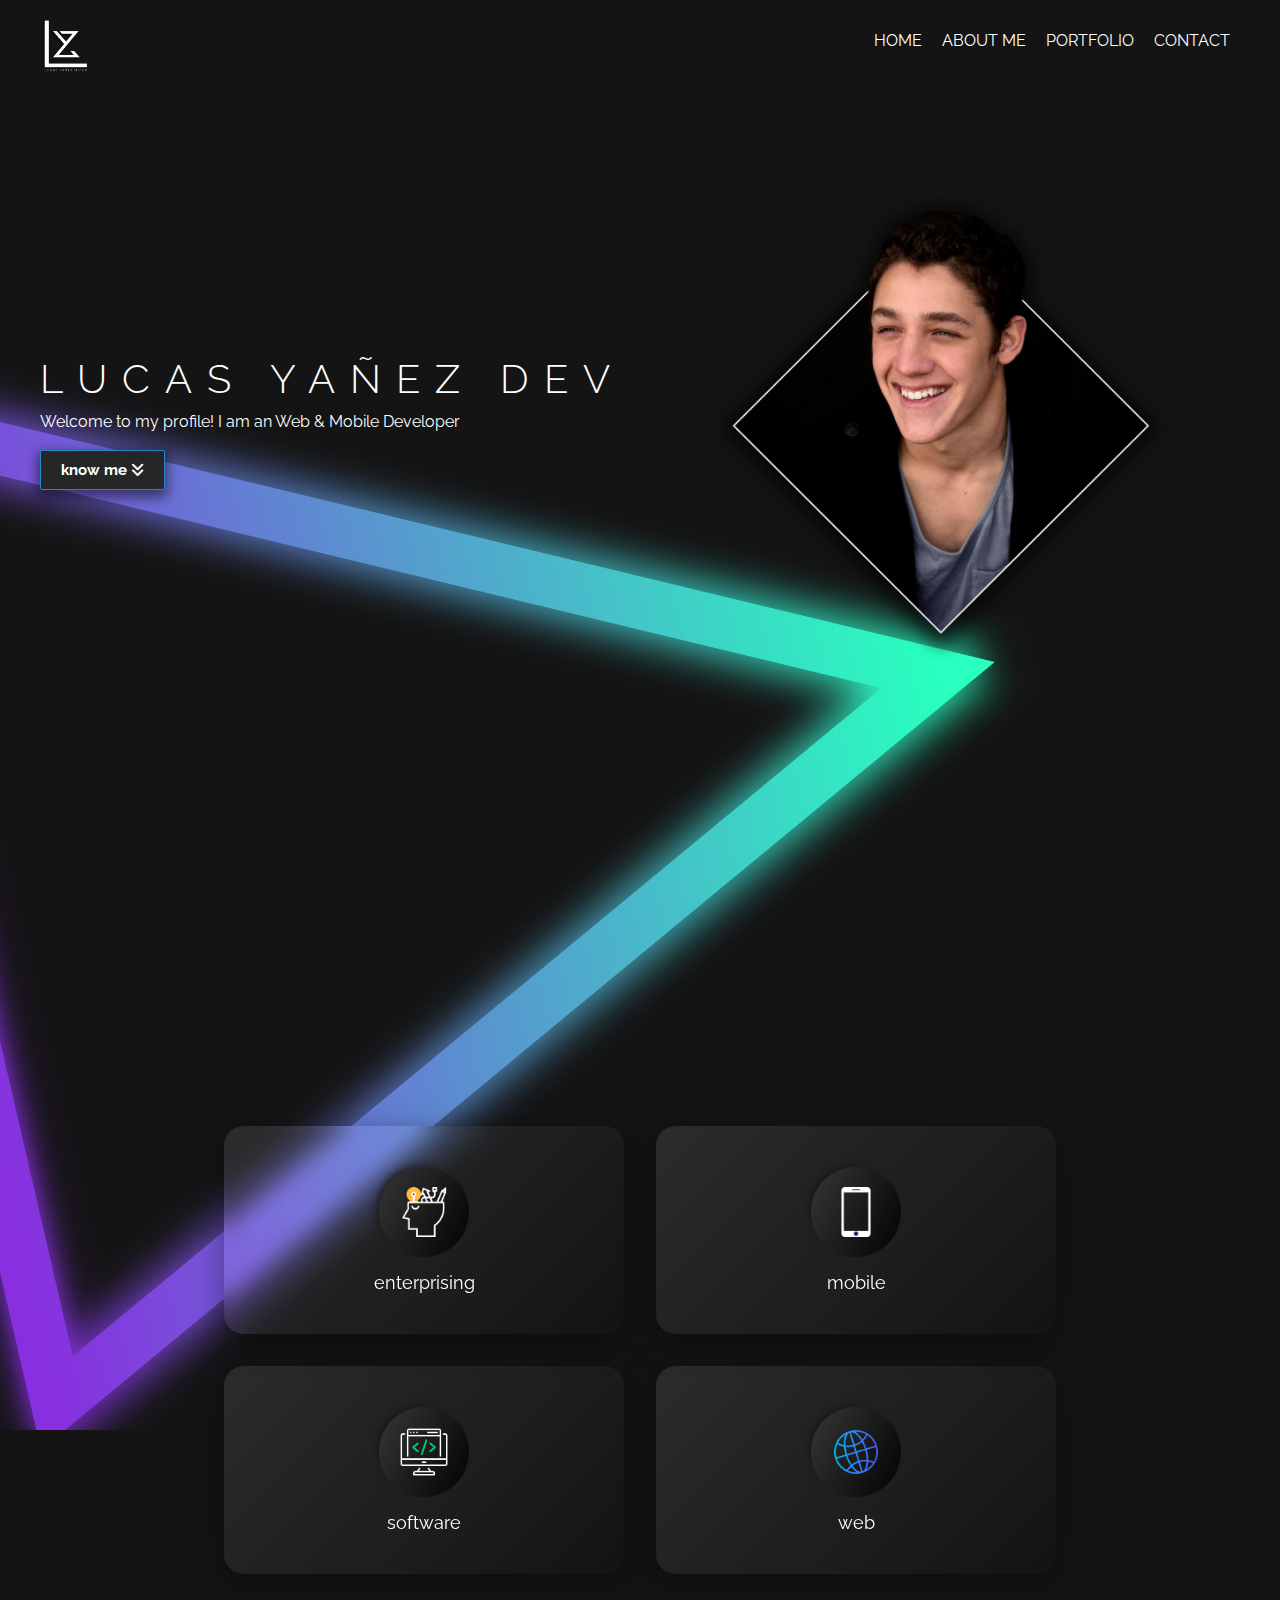
==== index.html @ d8f596e8 "first commit" ====
<!DOCTYPE html>
<html lang="en">
<head>
    <meta charset="UTF-8">
    <meta http-equiv="X-UA-Compatible" content="IE=edge">
    <meta name="viewport" content="width=device-width, initial-scale=1.0">
    <title>Portfolio</title>
    <!--ICONS FLATICON-->
    <link rel='stylesheet' href='https://cdn-uicons.flaticon.com/uicons-regular-rounded/css/uicons-regular-rounded.css'>

    <!-- FONT AWSEOME-->
    <link rel="stylesheet" href="https://cdnjs.cloudflare.com/ajax/libs/font-awesome/6.4.0/css/all.min.css">
    <!-- FONT RALEWAY -->
    <link rel="preconnect" href="https://fonts.googleapis.com">
    <link rel="preconnect" href="https://fonts.gstatic.com" crossorigin>
    <link href="https://fonts.googleapis.com/css2?family=Raleway:ital,wght@0,200;0,300;0,400;0,500;0,700;0,800;1,200;1,300&display=swap" rel="stylesheet">
    <!-- CUSTOM CSS -->
    <link rel="stylesheet" href="styles.css">
</head>
<body>
    <div class="container1">
        <div class="menu-btn">
            <i class="fas fa-bars"></i>
        </div>
        <nav class="nav-main">
            <img src="assets/img/LYZicon.png" alt="logoL" class="nav-brand">
            <ul class="nav-menu">
                <li>
                    <a href="#home">HOME</a>
                </li>
                <li>
                    <a href="#works">ABOUT ME</a>
                </li>
                <li>
                    <a href="#works">PORTFOLIO</a>
                </li>
                <li>
                    <a href="a">CONTACT</a>
                </li>
            </ul>
        </nav>
        <!--Profile-->
        <header class="showprofile" id="home">
            <div class="principal-text"> 
                <h1>LUCAS YAÑEZ DEV</h1>
                <p>Welcome to my profile! I am an Web & Mobile Developer</p>
                <br>
                <a href="#works" class="btnKnow btnKnowDesktop">know me <i class="fas fa-angle-double-down"></i></a> 
            </div>
            <div class="Pic-Container">
                <img src="assets/img/Diamondprofile2sh2.png" alt="profileImg" class="header-profile">
            </div>
            <a href="#works" class="btnKnow btnKnowMobile">know me <i class="fas fa-angle-double-down"></i></a>        
        </header>
    </div>
    <div class="container2">
        <section class="grilla" id="works">
            <div class="mirrorbtn">
                <section class="circle">
                    <img src="assets/img/idea.png" alt="ImgIdeas">
                </section>
                <span class="label">enterprising</span>
            </div>
            <div class="mirrorbtn" onclick="transitionToMobile_proyects()">
                <section class="circle">
                    <img src="assets/img/smartphone.png" alt="ImgIdeas">
                </section>
                <span class="label">mobile</span>
            </div>
            <div class="mirrorbtn">
                <section class="circle">
                    <img src="assets/img/coding.png" alt="ImgIdeas">
                </section>
                <span class="label">software</span>
            </div>
            <div class="mirrorbtn">
                <section class="circle">
                    <img src="assets/img/internet.png" alt="ImgIdeas">
                </section>
                <span class="label">web</span>
            </div>
        </section>
    </div>
    <a href="#home" class="back-to-top" title="Back to Top">
        <img src="assets/img/arrow-up.svg" alt="Back to Top" class="back-to-top__image"/>
    </a>
    <script src="main.js"></script>
</body>
</html>
---- styles.css ----
* {
    margin: 0;
    padding: 0;
    box-sizing: border-box;
  }
  html, body {
    overflow-x: hidden;
    scroll-behavior: smooth;
  }
  html {
    scroll-padding-top: 60px;
    scroll-padding-bottom: 60px;
    scroll-padding-left: 0;
    scroll-padding-right: 0;
    --scroll-duration: 100ms; 
  }
  
  a[href^="#"] {
    transition-duration: var(--scroll-duration);
  }

body{
    width: 100%;
    max-width: 100%;
    display: flex;
    flex-direction: column;
    align-items: center;
    background-color: #141414;
    background-image: url('assets/img/nnneon.svg');
    background-repeat: no-repeat;
    background-size:contain;
    background-position: -200px 150px;
    color: #ffffff;
    font-family: 'Raleway', sans-serif;
    }
a {
    color: #ffffff;
    text-decoration: none;
    font-size: 16px;

}
ul {
    list-style: none;

}
.container1 {
    height: 100vh;
    width: 100%;
    padding: 10px 40px;

}
/*NAV*/
.nav-main{
    font-size: 17px;
    display: flex;
    align-items: center;
    height: 60px;
    padding: 20px 0px;

}
.nav-brand{
    margin-top: 12px;
    width: 50px;

}
.nav-main ul {
    display: flex;
    justify-content: flex-end;

}
.nav-main ul li{
    padding: 10px;

}
.nav-main ul li a:hover{
    border-bottom: 2px solid #ffffff ;

}
.nav-main ul.nav-menu{
    flex: 1;

}
.menu-btn {
    cursor: pointer;
    position: absolute;
    font-size: 24px;
    top: 15px;
    right: 30px;
    z-index: 2;
    display: none;
}
/*SHOW PROFILE*/
 h1{
    font-size: 40px;
    font-weight: 300;
    letter-spacing: 15px;
    margin-bottom: 10px;
 
}
.showprofile{
    width: 100%;
    height: 80%;
    display: grid;
    grid-template-columns: 1fr 1fr;

}
.principal-text{
    display: flex;
    flex-direction: column;
    justify-content: center; 
    align-items:start;

}
.btnKnow{
   padding-top: 30px;
    cursor: pointer;
    display: inline-block;
    font-weight: bold;
    padding: 10px 20px;
    background: #262626;
    color: #fff;
    font-size: 15px;
    border: 1px solid #2086ca;
    border-radius: 2px;
    box-shadow: 0px 5px 12px 3px rgba(0,0,0,0.47);
    -webkit-box-shadow: 0px 5px 12px 3px rgba(0,0,0,0.47);
    -moz-box-shadow: 0px 5px 12px 3px rgba(0,0,0,0.47);

}
.btnKnow:hover{
    color: #2086ca;
    background:#fff;

}
.Pic-Container{
    display: flex;
    justify-self: center;
    align-self: center;
    justify-content: center;
}
.header-profile{
    width: 80%;  

}
@media (max-width: 800px) {
.header-profile {
    width: 100%;
}
}

.container2 {
    width: 100%;
    height: 100vh;
    display: flex;
    align-items: center;
    justify-content:center;
  
}
@keyframes slideOut {
    0% {
      transform: translateX(0);
    }
    100% {
      transform: translateX(100%);
    }
  }
  
  .slide-out {
    animation: slideOut 1s forwards;
  }

.grilla{
    
    display:grid;
    grid-template-columns: 1fr 1fr;
    gap: 2em;
    margin-inline: 30%;

}
.grilla .mirrorbtn{
    display:flex;
    flex-direction: column;
    justify-content: center;
    align-items: center;
    height: 13rem;
    width: 25rem;
    padding: 20px;
    background: linear-gradient(135deg, rgba(255, 255, 255, 0.1), rgba(255, 255, 255, 0));
    backdrop-filter: blur(10px);
    -webkit-backdrop-filter: blur(20px);
    border-radius: 20px;
    /* border:1px solid rgba(255, 255, 255, 0.18); */
    box-shadow: 0 8px 32px 0 rgba(0, 0, 0, 0.37);

}
.circle{
    display: flex;
    align-items: center;
    justify-content: center;
    height: 90px;
    width: 90px;
    border-radius: 100px;
    -webkit-box-shadow: -6px -5px 9.5px -5px #161616;
    -moz-box-shadow: -6px -5px 9.5px -5px #161616;
    box-shadow: -6px -5px 9.5px -5px #161616;

}
.label {
    padding-top: 15px;
    font-size: 18px;
    /* align-content: ;
    transform: translateX(-50%); */


}
.grilla .mirrorbtn .circle{
    background: #181818;
    background: -webkit-linear-gradient(118deg, #444444 0%, #3a3a3a 100%);
    background: linear-gradient(118deg, #363636 0%, #020202 100%);

}
.circle img{
    height: 50px;
    width: 50px;

}
.grilla .mirrorbtn:hover{
    /* border: 1px solid #2086ca */
    border: 1px solid #7062d3
}
.btnKnowMobile{
    display: none;

}
.back-to-top {
    position: fixed;
    bottom: 2rem;
    right: 2rem;
    display: flex;
    justify-content: center;
    align-items: center;
    height: 5.5rem;
    width: 5.5rem;
    border-radius: 50%;
    z-index: 10;
    background: linear-gradient(135deg, rgba(255, 255, 255, 0.1), rgba(255, 255, 255, 0));
    backdrop-filter: blur(10px);
    -webkit-backdrop-filter: blur(20px);
    border-radius: 20px;
    border:3px solid rgb(255, 255, 255);
    box-shadow: 0 8px 32px 0 rgba(0, 0, 0, 0.37);
    visibility: hidden;
    transition: all .4s;
}
.back-to-top:hover{
    border:3px solid #7062d3;
    /* border:3px solid #29ffbf; */
}
.back-to-top__image {
    height: 70%;
}

@media (max-width: 800px) {
    .container1 {
        padding: 10px 10px;
    
    }
    .menu-btn {
        display: block;
      }
    
      .menu-btn:hover {
        opacity: 0.5;
      }
    .nav-main ul.nav-menu{
        display: flex;
        flex-direction: column;
        position: absolute;
        justify-content: start;
        padding: 20px;
        margin: 0px 0px 0px 0px;
        top: 0;
        left: 0;
        height: 90%;
        width: 30%;
        min-width: 200px;
        background: linear-gradient(135deg, rgba(255, 255, 255, 0.1), rgba(255, 255, 255, 0));
        backdrop-filter: blur(10px);
        -webkit-backdrop-filter: blur(20px);
        box-shadow: 0 8px 32px 0 #7062d3;
        border-radius: 0px 0px 10px 0px;
        transform: translateX(-500px);
        

    }
    .nav-main .nav-menu.show{
        transition: transform .5s ease-in-out;
        transform: translateX(0px);
    }
    .nav-main ul li{
        padding-bottom: 70px;
    }
    a {
        font-size: 24px;
    }
    .container1 {
        height: auto;
        margin-bottom: 6rem;
      }
    .showprofile{
        padding-top: 4rem;
        grid-template-columns: 1fr;
        height: auto;
        text-align: center;
        align-content: center;       
    }
    .header-profile{
        display: flex;
        justify-self: center;
        align-self: center;
    }
    .principal-text{
        justify-content: center;
        align-items: center;   
    
    }
    .container2 {
        margin-top: 30px;
    }
    .grilla {
        grid-template-columns: 1fr;
    }
    .btnKnowDesktop {
        display: none;
    }
    .btnKnowMobile{
        display: block;
        width: 70%;
        margin-top: 30px;
        text-align: center;
        justify-self: center;
    }
       
}

@media (max-width: 350px) {
    .btnKnowMobile{
        margin-top: 120px;
    }
    

}
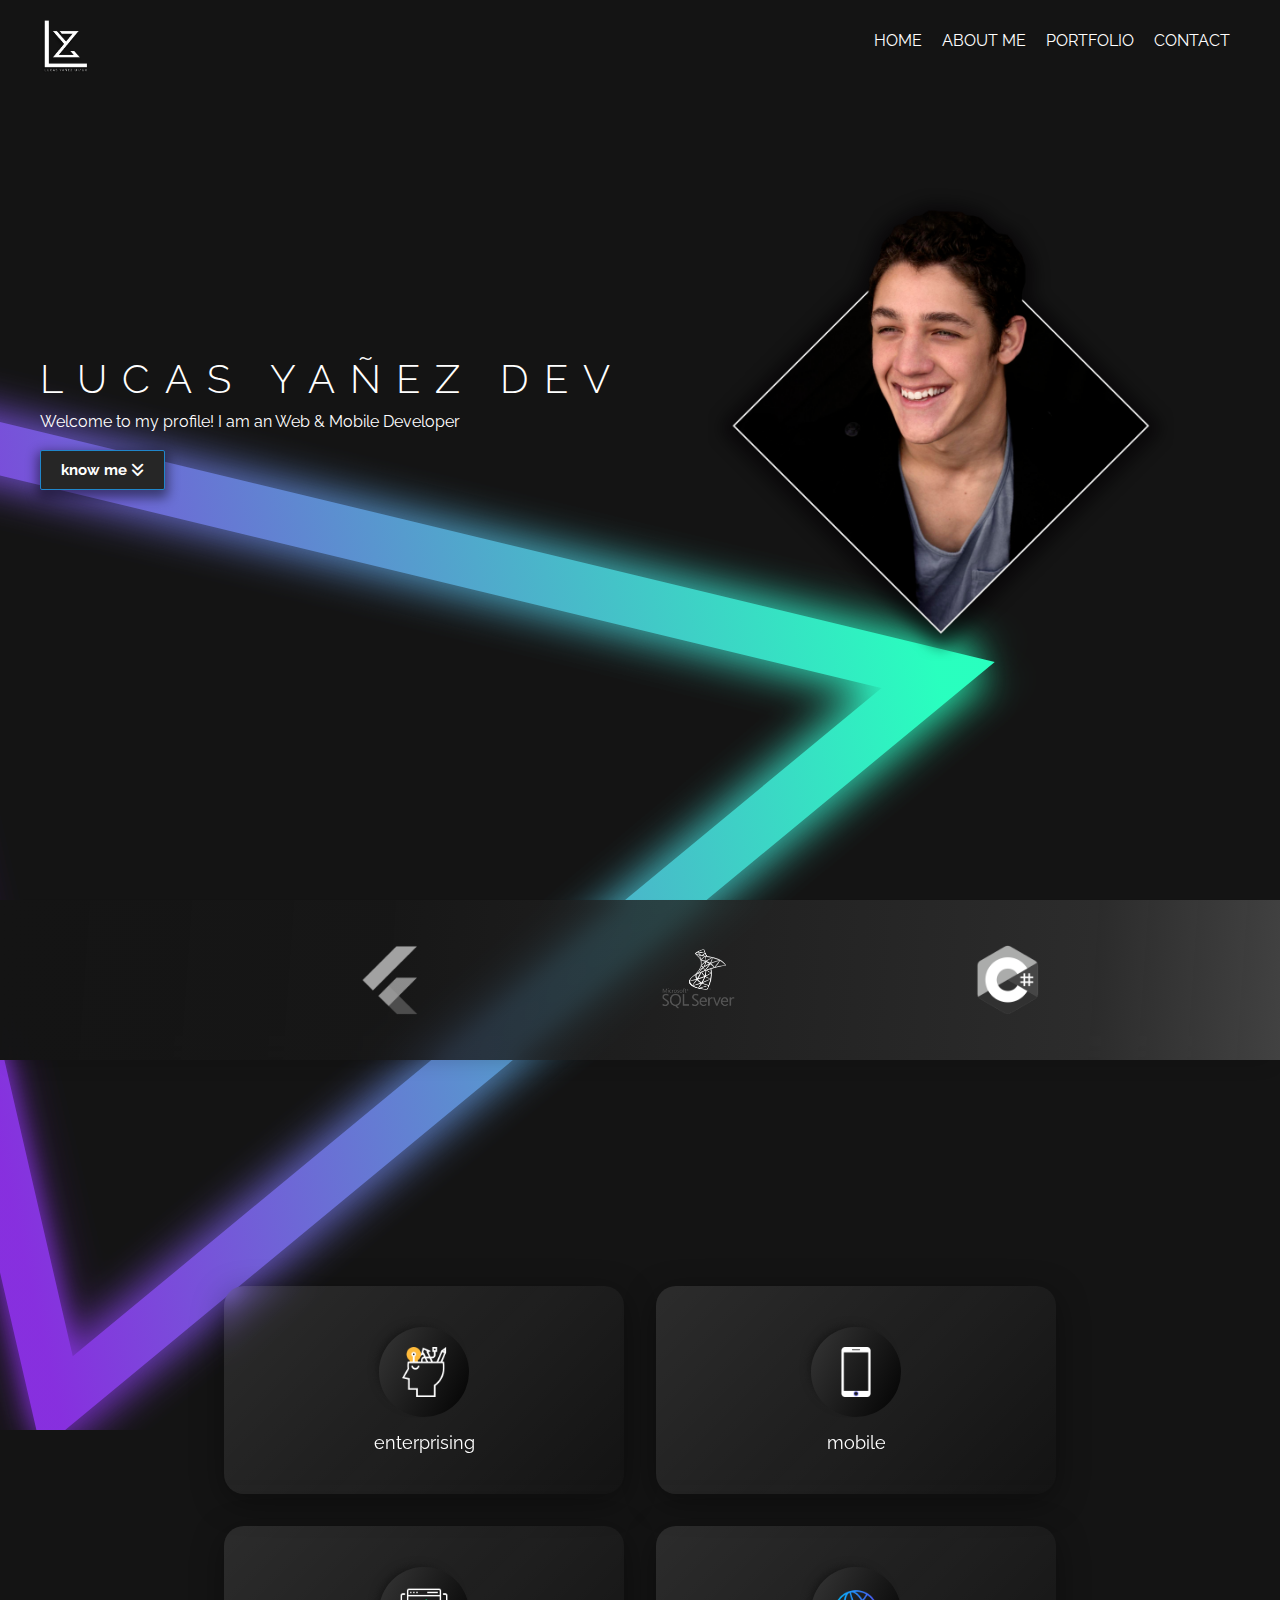
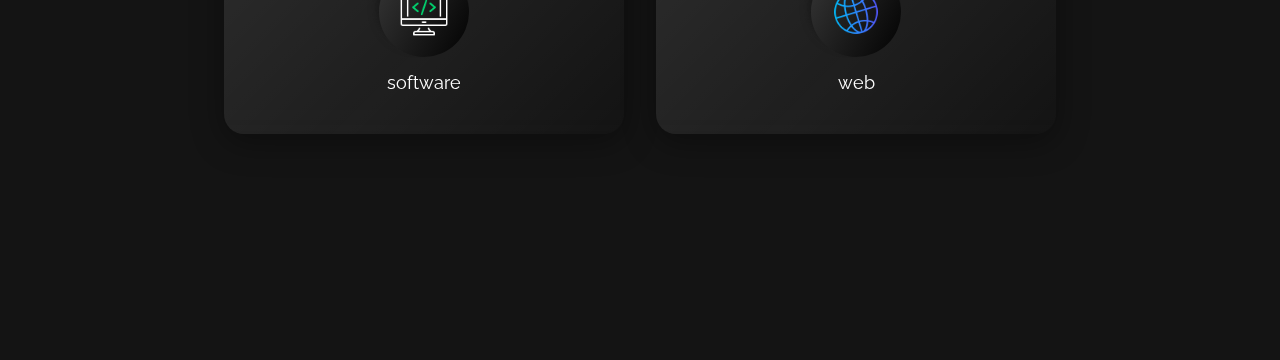
==== commit a91ef8bc: "Adding web&desk Proyects" ====
--- a/index.html
+++ b/index.html
@@ -53,7 +53,30 @@
             <a href="#works" class="btnKnow btnKnowMobile">know me <i class="fas fa-angle-double-down"></i></a>        
         </header>
     </div>
-    <div class="container2">
+    <div class="middleContainer">
+        <div class="slider">
+            <div class="slide">
+                <img src="assets/img/logo1.png" alt="">
+                <img src="assets/img/logo2.png" alt="">
+                <img src="assets/img/logo3.png" alt="">
+                <img src="assets/img/logo4.png" alt="">
+                <img src="assets/img/logo5.png" alt="">
+                <img src="assets/img/logo6.png" alt="">
+                <img src="assets/img/logo7.png" alt="">
+            </div>
+
+            <div class="slide">
+                <img src="assets/img/logo1.png" alt="">
+                <img src="assets/img/logo2.png" alt="">
+                <img src="assets/img/logo3.png" alt="">
+                <img src="assets/img/logo4.png" alt="">
+                <img src="assets/img/logo5.png" alt="">
+                <img src="assets/img/logo6.png" alt="">
+                <img src="assets/img/logo7.png" alt="">
+            </div>
+        </div>
+    </div>
+    <div class="container2" id="container2">
         <section class="grilla" id="works">
             <div class="mirrorbtn">
                 <section class="circle">
@@ -73,7 +96,7 @@
                 </section>
                 <span class="label">software</span>
             </div>
-            <div class="mirrorbtn">
+            <div class="mirrorbtn" onclick="transitionToWebDesktop_proyects()">
                 <section class="circle">
                     <img src="assets/img/internet.png" alt="ImgIdeas">
                 </section>
@@ -84,6 +107,6 @@
     <a href="#home" class="back-to-top" title="Back to Top">
         <img src="assets/img/arrow-up.svg" alt="Back to Top" class="back-to-top__image"/>
     </a>
-    <script src="main.js"></script>
 </body>
+<script src="main.js"></script>
 </html>--- a/styles.css
+++ b/styles.css
@@ -97,6 +97,9 @@
     margin-bottom: 10px;
  
 }
+@media (max-width: 400px) {
+    h1{font-size: 2rem;}
+}
 .showprofile{
     width: 100%;
     height: 80%;
@@ -104,6 +107,7 @@
     grid-template-columns: 1fr 1fr;
 
 }
+
 .principal-text{
     display: flex;
     flex-direction: column;
@@ -112,7 +116,7 @@
 
 }
 .btnKnow{
-   padding-top: 30px;
+    padding-top: 30px;
     cursor: pointer;
     display: inline-block;
     font-weight: bold;
@@ -193,6 +197,10 @@
     box-shadow: 0 8px 32px 0 rgba(0, 0, 0, 0.37);
 
 }
+@media (max-width: 400px) {
+    .grilla .mirrorbtn{
+        width: 18rem;
+    }}
 .circle{
     display: flex;
     align-items: center;
@@ -226,7 +234,9 @@
 }
 .grilla .mirrorbtn:hover{
     /* border: 1px solid #2086ca */
-    border: 1px solid #7062d3
+    border: 1px solid #7062d3;
+    
+    
 }
 .btnKnowMobile{
     display: none;
@@ -239,8 +249,8 @@
     display: flex;
     justify-content: center;
     align-items: center;
-    height: 5.5rem;
-    width: 5.5rem;
+    height: 5rem;
+    width: 5rem;
     border-radius: 50%;
     z-index: 10;
     background: linear-gradient(135deg, rgba(255, 255, 255, 0.1), rgba(255, 255, 255, 0));
@@ -260,9 +270,51 @@
     height: 70%;
 }
 
+.middleContainer{
+    display: flex;
+    height: 10rem;
+    width: 100%;
+    justify-content: center;
+    align-items: center;
+    background: linear-gradient(135deg, rgba(255, 255, 255, 0.1), rgba(255, 255, 255, 0));
+    backdrop-filter: blur(10px);
+    -webkit-backdrop-filter: blur(20px);
+    background: rgb(20,20,20);
+    background: linear-gradient(94deg, rgba(20,20,20,1) 0%, rgba(24,24,24,0.8) 31%, rgba(50,50,50,0.8) 85%, rgba(66,66,66,1) 100%);
+    box-shadow: 0 10px 20px -10px rgba(0,0,0,0.2);
+    /* background: rgb(24,24,24);
+    background: linear-gradient(94deg, rgba(24,24,24,0.8) 0%, rgba(36,36,36,0.8) 24%, rgba(25,65,62,0.8) 84%, rgba(32,92,80,0.8) 100%); */
+}
+.slider {
+width: 800px;
+height: 100px;
+position: relative;
+display: flex;
+/* overflow: hidden; */
+
+}
+.slide{
+    height:100px;
+    display: flex;
+    align-items: center;
+    animation: slideshow 20s linear infinite;
+
+}
+.slide img{
+    height: 70px;
+    padding: 0 120px 0 120px;
+
+}
+@keyframes slideshow {
+    0%{transform:translateX(0);}
+    100%{transform:translateX(-100%);}
+}
+
 @media (max-width: 800px) {
+    
     .container1 {
         padding: 10px 10px;
+        overflow: hidden;
     
     }
     .menu-btn {
@@ -325,7 +377,14 @@
     
     }
     .container2 {
-        margin-top: 30px;
+        height: auto;
+        overflow: hidden;
+        margin-top: 2rem;
+        padding-bottom: 2rem;
+        background-image: url('assets/img/nnneon.svg');
+        background-repeat: no-repeat;
+        background-size:300%;
+        background-position: 20px -50px;
     }
     .grilla {
         grid-template-columns: 1fr;
@@ -342,7 +401,10 @@
     }
        
 }
-
+@media (max-width: 400px) {
+    .showprofile{padding-top: 1rem;}
+
+}
 @media (max-width: 350px) {
     .btnKnowMobile{
         margin-top: 120px;
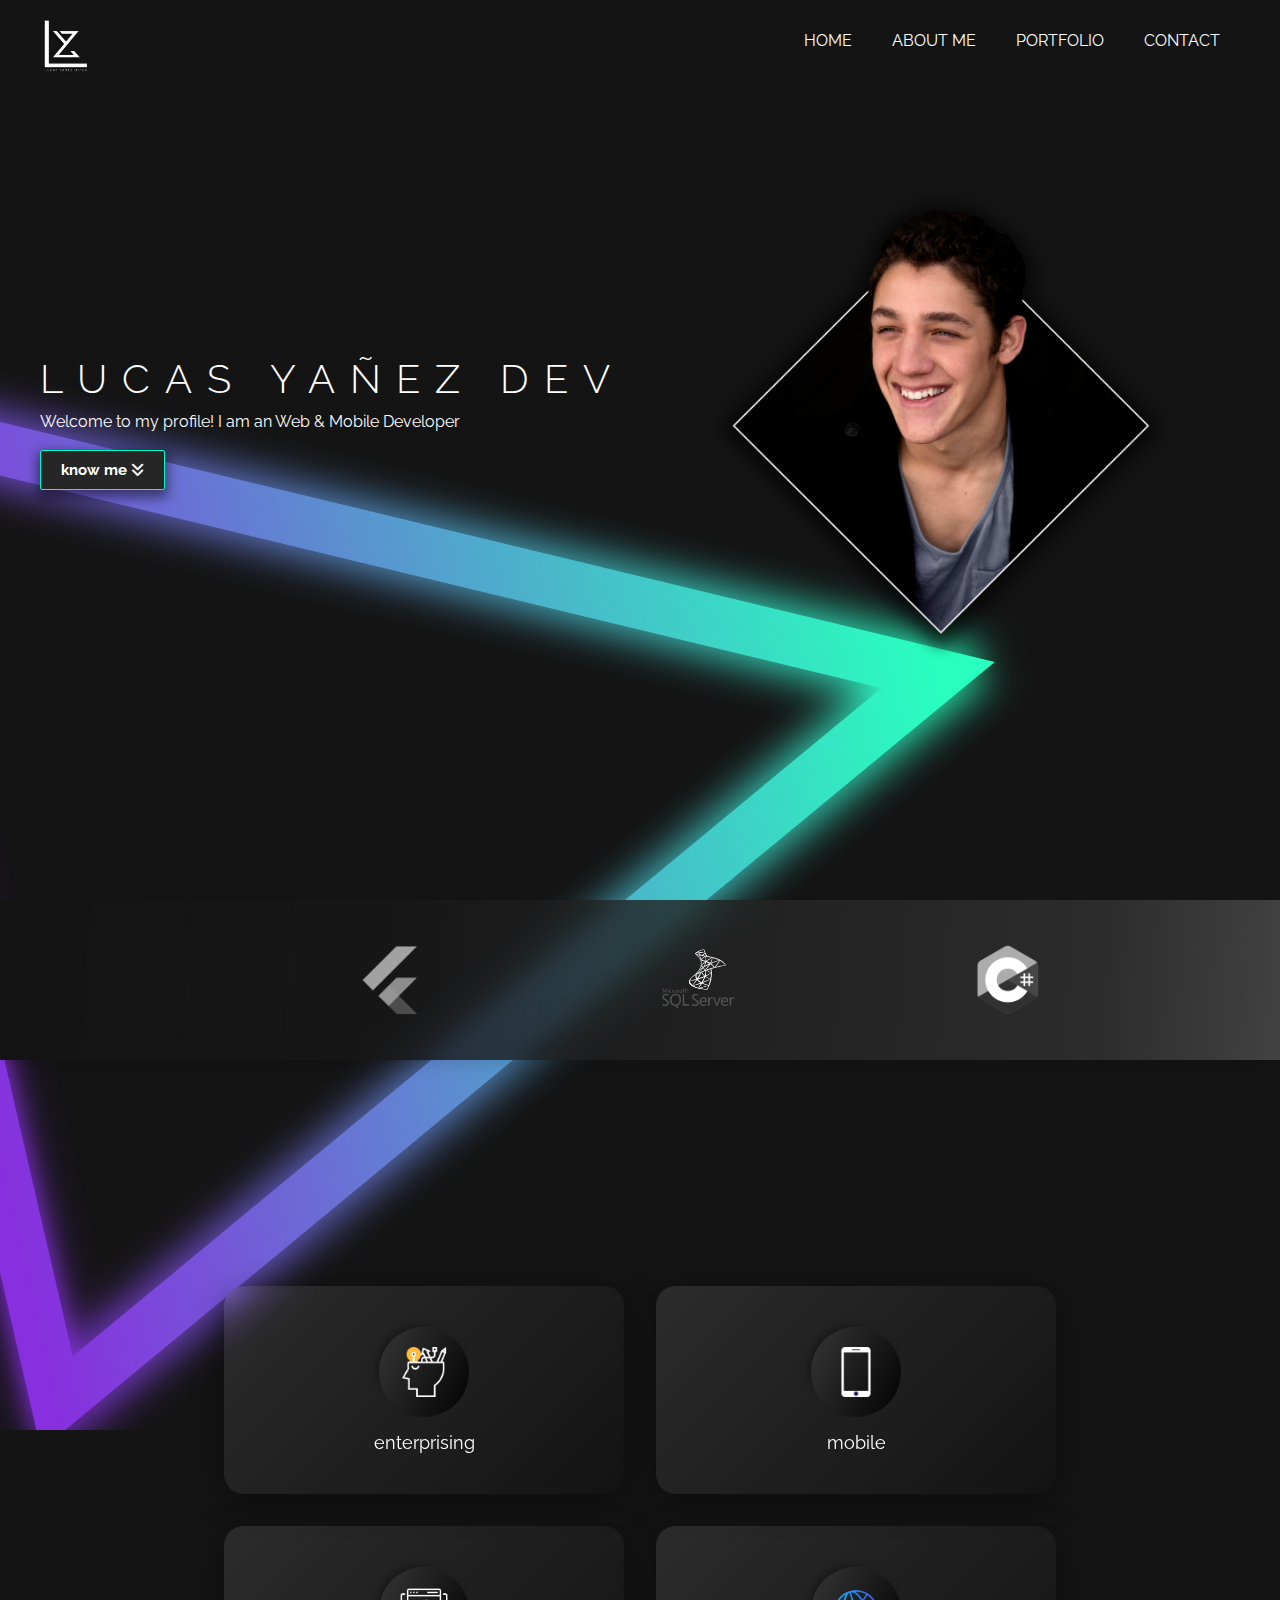
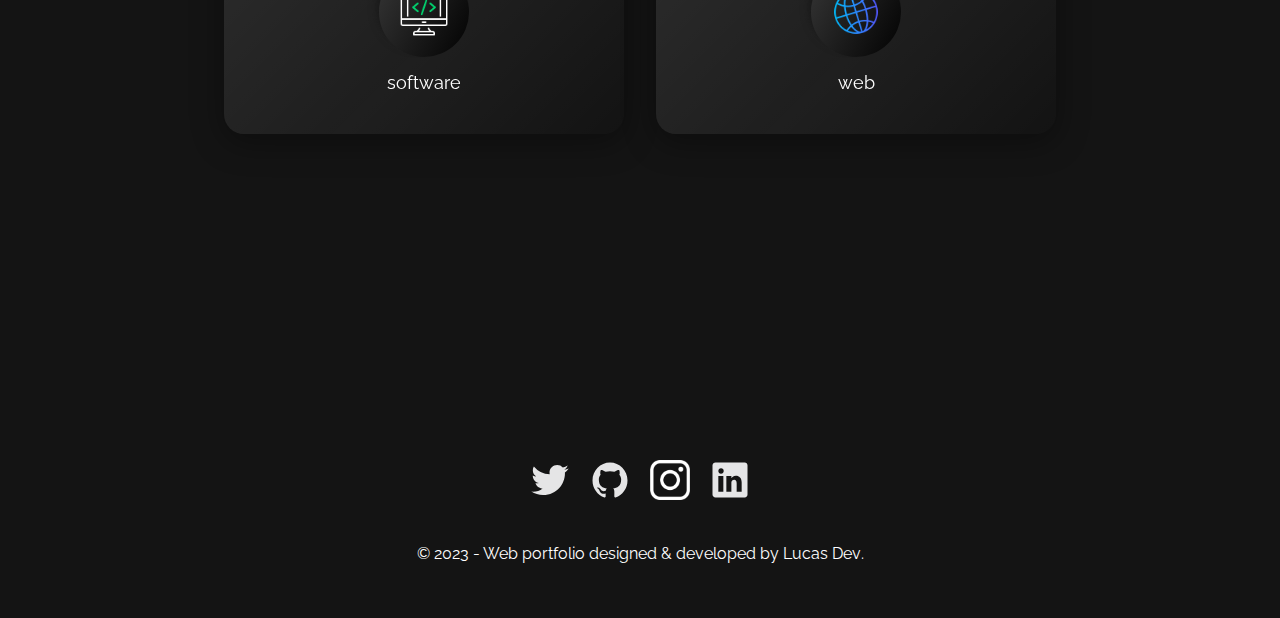
==== commit 3e859fdf: "adding nav detalis an others" ====
--- a/index.html
+++ b/index.html
@@ -4,6 +4,7 @@
     <meta charset="UTF-8">
     <meta http-equiv="X-UA-Compatible" content="IE=edge">
     <meta name="viewport" content="width=device-width, initial-scale=1.0">
+    <link rel="shortcut icon" type="image/png" href="/assets/img/LYZicon.png" />
     <title>Portfolio</title>
     <!--ICONS FLATICON-->
     <link rel='stylesheet' href='https://cdn-uicons.flaticon.com/uicons-regular-rounded/css/uicons-regular-rounded.css'>
@@ -18,6 +19,7 @@
     <link rel="stylesheet" href="styles.css">
 </head>
 <body>
+
     <div class="container1">
         <div class="menu-btn">
             <i class="fas fa-bars"></i>
@@ -25,17 +27,17 @@
         <nav class="nav-main">
             <img src="assets/img/LYZicon.png" alt="logoL" class="nav-brand">
             <ul class="nav-menu">
-                <li>
-                    <a href="#home">HOME</a>
+                <li class="nav-item">
+                    <a href="#home" class="item">HOME</a>
                 </li>
-                <li>
-                    <a href="#works">ABOUT ME</a>
+                <li class="nav-item">
+                    <a href="#works" class="item">ABOUT ME</a>
                 </li>
-                <li>
-                    <a href="#works">PORTFOLIO</a>
+                <li class="nav-item">
+                    <a href="#works" class="item">PORTFOLIO</a>
                 </li>
-                <li>
-                    <a href="a">CONTACT</a>
+                <li class="nav-item">
+                    <a href="a" class="item">CONTACT</a>
                 </li>
             </ul>
         </nav>
@@ -63,6 +65,7 @@
                 <img src="assets/img/logo5.png" alt="">
                 <img src="assets/img/logo6.png" alt="">
                 <img src="assets/img/logo7.png" alt="">
+                <img src="assets/img/github.svg" alt="">
             </div>
 
             <div class="slide">
@@ -73,6 +76,7 @@
                 <img src="assets/img/logo5.png" alt="">
                 <img src="assets/img/logo6.png" alt="">
                 <img src="assets/img/logo7.png" alt="">
+                <img src="assets/img/github.svg" alt="">
             </div>
         </div>
     </div>
@@ -103,7 +107,45 @@
                 <span class="label">web</span>
             </div>
         </section>
+    
     </div>
+    <footer role="contentinfo" class="footer">
+        <div class="row">
+          <!-- Update the links to point to your accounts -->
+          <ul class="footer__social-links">
+            <li class="footer__social-link-item">
+              <a href="https://twitter.com/LucasYa77039950" title="Link to Twitter Profile">
+                <img src="./assets/img/twitter.svg" class="footer__social-image" alt="Twitter">
+              </a>
+            </li>
+            <li class="footer__social-link-item">
+              <a href="https://github.com/Lukezet" title="Link to Github Profile">
+                <img src="./assets/img/github.svg" class="footer__social-image" alt="Github">
+              </a>
+            </li>
+            <li class="footer__social-link-item">
+              <a href="https://www.instagram.com/lucas_yanezbogni/?hl=es" title="Link to Instagram Profile">
+                <img src="./assets/img/insta.png" class="footer__social-image" alt="Instagram">
+              </a>
+            </li>
+            <li class="footer__social-link-item">
+              <a href="https://www.linkedin.com/in/lucas-ya%C3%B1ez-3bbb7722b/">
+                <img src="./assets/img/linkedin.svg" title="Link to Linkedin Profile" class="footer__social-image" alt="Linkedin">
+              </a>
+            </li>
+          </ul>
+
+          <p>
+            &copy; 2023 - Web portfolio designed & developed by <a href="https://www.linkedin.com/in/lucas-ya%C3%B1ez-3bbb7722b/" class="link">Lucas Dev</a>.
+          </p>
+          <div class="footer__github-buttons">
+            <iframe
+              src="https://ghbtns.com/github-btn.html?user=Lukezet&repo=Lukezet.github.io&type=watch&count=true"
+              frameborder="0" scrolling="0" width="170" height="20" title="Watch Portfolio Template on GitHub">
+            </iframe>
+          </div>
+        </div>
+      </footer>
     <a href="#home" class="back-to-top" title="Back to Top">
         <img src="assets/img/arrow-up.svg" alt="Back to Top" class="back-to-top__image"/>
     </a>
--- a/styles.css
+++ b/styles.css
@@ -68,14 +68,45 @@
     justify-content: flex-end;
 
 }
-.nav-main ul li{
-    padding: 10px;
-
-}
-.nav-main ul li a:hover{
+.nav-main ul .nav-item{
+    padding: 20px;
+
+}
+.item{
+    position: relative;
+    display: inline-block;
+    padding: 1rem 0;
+    text-decoration: none;
+    color: inherit;
+    transition: all .2s;
+}
+.item::after {
+    content: '';
+    position: absolute;
+    bottom: 0;
+    left: 0;
+    right: 100%;
+    display: inline-block;
+    height: 1rem;
+    background: white;
+    transition: all 0.25s cubic-bezier(1, 0.68, 0.16, 0.9);
+}
+
+.item:hover {
+    color: rgb(0, 250, 196);
+    /* border-bottom: 2px solid #ffffff ; */
+}
+
+.item:hover::after {
+    right: 0;
+    height: 2px;
+    background: rgb(0, 250, 196);
+}
+
+/* .nav-main ul li a:hover{
     border-bottom: 2px solid #ffffff ;
 
-}
+} */
 .nav-main ul.nav-menu{
     flex: 1;
 
@@ -124,7 +155,7 @@
     background: #262626;
     color: #fff;
     font-size: 15px;
-    border: 1px solid #2086ca;
+    border: 1px solid rgb(0, 250, 196);;
     border-radius: 2px;
     box-shadow: 0px 5px 12px 3px rgba(0,0,0,0.47);
     -webkit-box-shadow: 0px 5px 12px 3px rgba(0,0,0,0.47);
@@ -132,7 +163,7 @@
 
 }
 .btnKnow:hover{
-    color: #2086ca;
+    color: rgb(0, 250, 196);;
     background:#fff;
 
 }
@@ -276,10 +307,9 @@
     width: 100%;
     justify-content: center;
     align-items: center;
-    background: linear-gradient(135deg, rgba(255, 255, 255, 0.1), rgba(255, 255, 255, 0));
     backdrop-filter: blur(10px);
     -webkit-backdrop-filter: blur(20px);
-    background: rgb(20,20,20);
+
     background: linear-gradient(94deg, rgba(20,20,20,1) 0%, rgba(24,24,24,0.8) 31%, rgba(50,50,50,0.8) 85%, rgba(66,66,66,1) 100%);
     box-shadow: 0 10px 20px -10px rgba(0,0,0,0.2);
     /* background: rgb(24,24,24);
@@ -305,6 +335,42 @@
     padding: 0 120px 0 120px;
 
 }
+.footer {
+    text-align: center;
+    padding: 60px 0 30px;
+}
+
+.footer__social-links {
+    display: flex;
+    justify-content: center;
+    padding: 40px 0;
+    list-style: none;
+}
+
+.footer__social-link-item:not(:last-of-type) {
+    margin-right: 20px;
+}
+
+.footer__social-image {
+    height: 40px;
+}
+
+.footer__github-buttons {
+    display: flex;
+    justify-content: center;
+}
+
+.footer__github-buttons iframe {
+    height: 25px;
+    width: 84px;
+    transform: translateY(3px);
+}
+
+@media(max-width: 500px) {
+    .footer {
+        padding: 30px 0;
+    } 
+}
 @keyframes slideshow {
     0%{transform:translateX(0);}
     100%{transform:translateX(-100%);}
@@ -318,6 +384,7 @@
     
     }
     .menu-btn {
+        padding-top: 2%;
         display: block;
       }
     
@@ -328,26 +395,27 @@
         display: flex;
         flex-direction: column;
         position: absolute;
-        justify-content: start;
+        justify-content: center;
+        align-items: center;
         padding: 20px;
         margin: 0px 0px 0px 0px;
         top: 0;
         left: 0;
         height: 90%;
-        width: 30%;
+        width: 100%;
         min-width: 200px;
         background: linear-gradient(135deg, rgba(255, 255, 255, 0.1), rgba(255, 255, 255, 0));
         backdrop-filter: blur(10px);
         -webkit-backdrop-filter: blur(20px);
         box-shadow: 0 8px 32px 0 #7062d3;
         border-radius: 0px 0px 10px 0px;
-        transform: translateX(-500px);
+        transform: translateY(-92vh);
         
 
     }
     .nav-main .nav-menu.show{
         transition: transform .5s ease-in-out;
-        transform: translateX(0px);
+        transform: translateY(0px);
     }
     .nav-main ul li{
         padding-bottom: 70px;
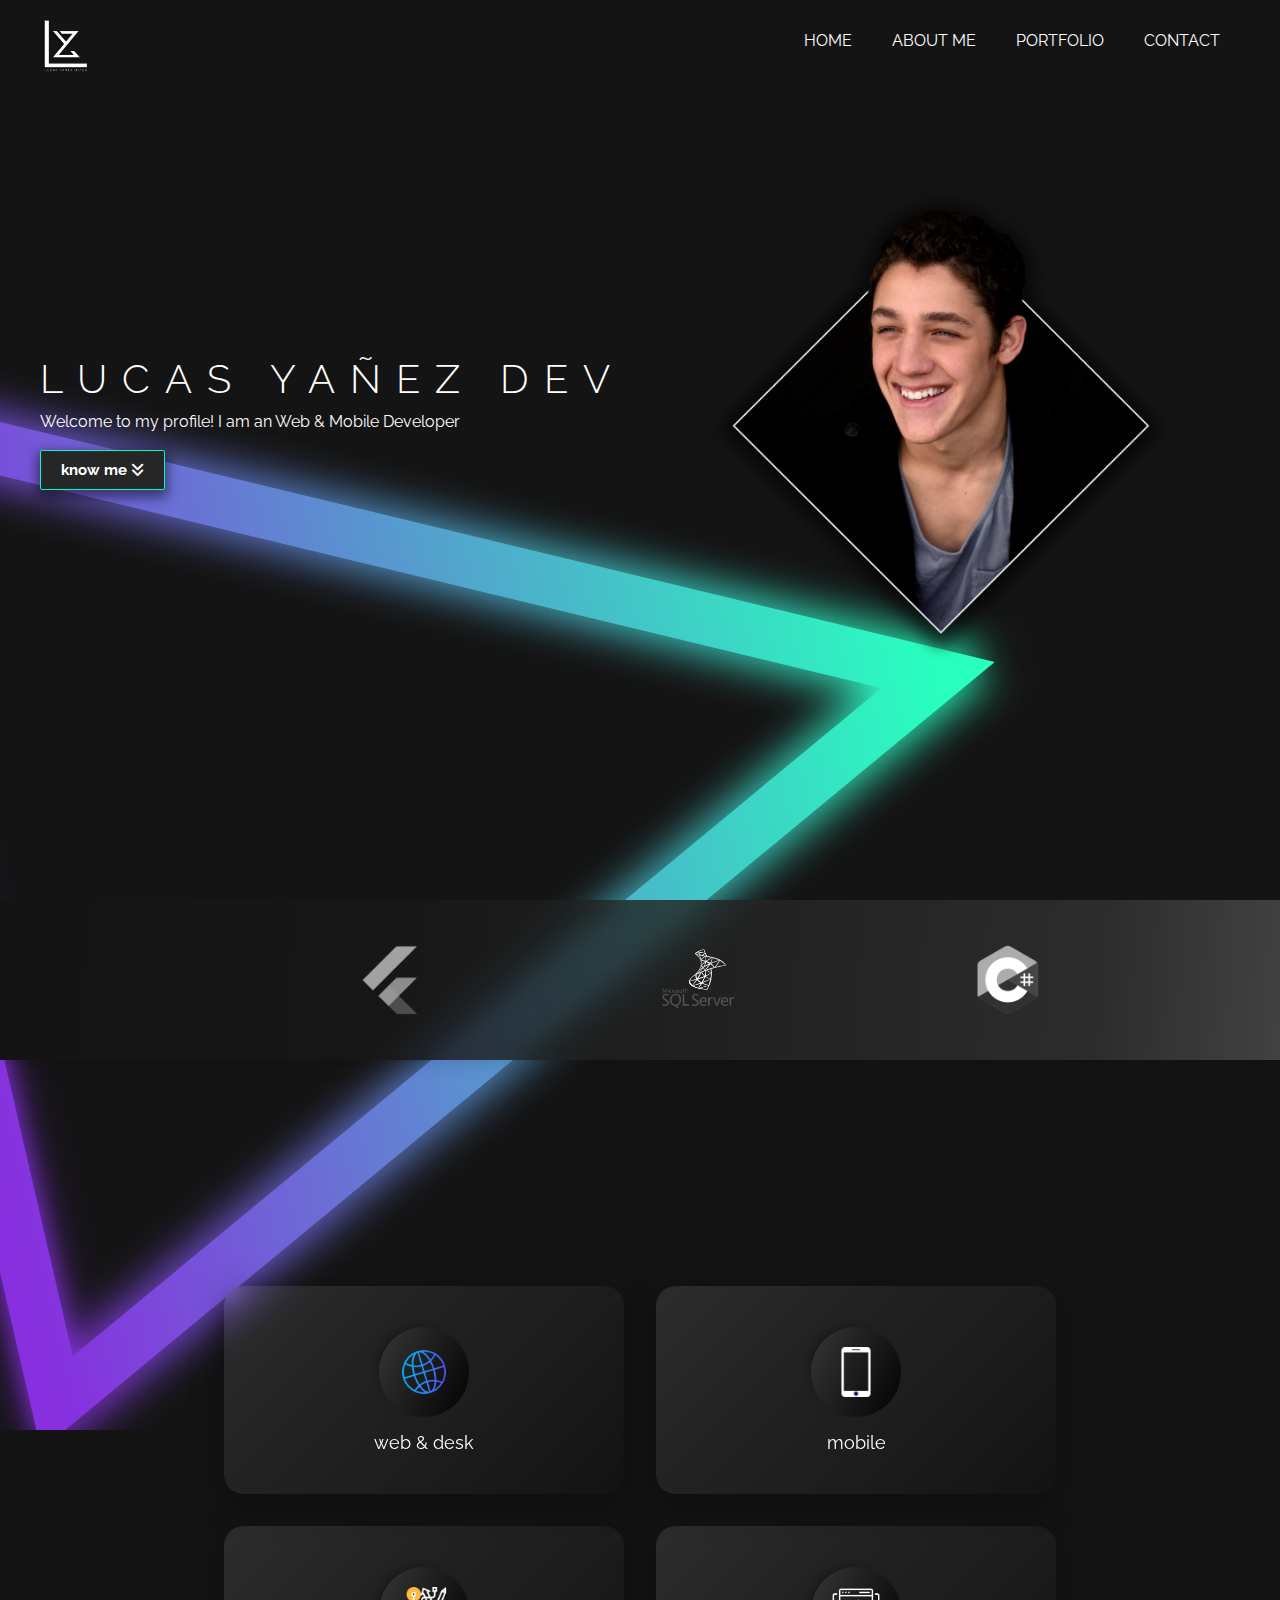
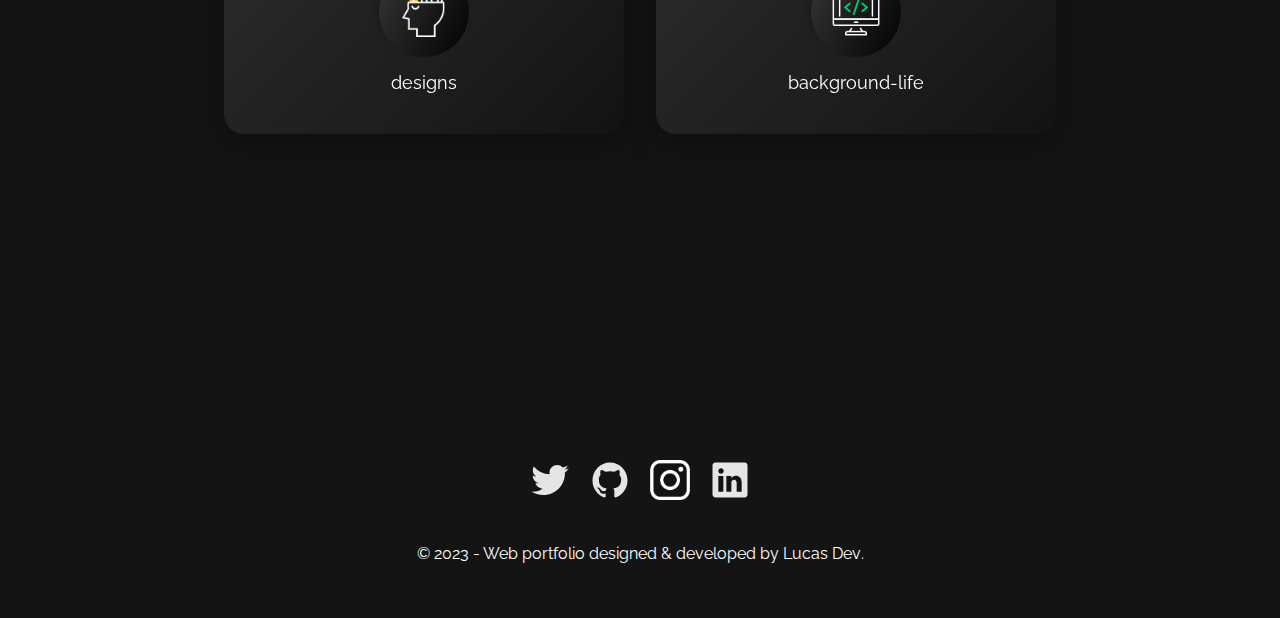
==== commit f7fc9d90: "adding desgins and modifies" ====
--- a/index.html
+++ b/index.html
@@ -37,7 +37,7 @@
                     <a href="#works" class="item">PORTFOLIO</a>
                 </li>
                 <li class="nav-item">
-                    <a href="a" class="item">CONTACT</a>
+                    <a class="item" id="contact">CONTACT</a>
                 </li>
             </ul>
         </nav>
@@ -54,6 +54,24 @@
             </div>
             <a href="#works" class="btnKnow btnKnowMobile">know me <i class="fas fa-angle-double-down"></i></a>        
         </header>
+        <div id="myModal" class="modal">
+
+            <!-- Contenido del modal -->
+            <div class="modal-content">
+              <span class="close">&times;</span>
+              <h1>Get in Touch</h1>
+              <div class="contact-content">
+                <p>
+                    Hello! If you require my services as a developer, you can contact me quickly by sending an email. You can do so through the following button. Alternatively, my phone number is available in my CV. I'll also provide the link to access it.
+                </p>
+                <div class="buttons">
+                    <a href="mailto:lucasyanezbogni2016@gmail.com" class="btnKnow" target="email">Contact Me via Email</a>
+                    <a href="https://drive.google.com/file/d/1GjY5VodAzItEvEN6OjoNu38izkpZjBeA/view" class="btnKnow" target="curriculum">Access My CV</a>
+                </div>  
+              </div>
+            </div>
+        
+          </div>    
     </div>
     <div class="middleContainer">
         <div class="slider">
@@ -82,11 +100,11 @@
     </div>
     <div class="container2" id="container2">
         <section class="grilla" id="works">
-            <div class="mirrorbtn">
+            <div class="mirrorbtn" onclick="transitionToWebDesktop_proyects()">
                 <section class="circle">
-                    <img src="assets/img/idea.png" alt="ImgIdeas">
+                    <img src="assets/img/internet.png" alt="ImgIdeas">
                 </section>
-                <span class="label">enterprising</span>
+                <span class="label">web & desk</span>
             </div>
             <div class="mirrorbtn" onclick="transitionToMobile_proyects()">
                 <section class="circle">
@@ -94,17 +112,17 @@
                 </section>
                 <span class="label">mobile</span>
             </div>
+            <div class="mirrorbtn" onclick="transitionToDesign_proyects()">
+                <section class="circle">
+                    <img src="assets/img/idea.png" alt="ImgIdeas">
+                </section>
+                <span class="label">designs</span>
+            </div>
             <div class="mirrorbtn">
                 <section class="circle">
                     <img src="assets/img/coding.png" alt="ImgIdeas">
                 </section>
-                <span class="label">software</span>
-            </div>
-            <div class="mirrorbtn" onclick="transitionToWebDesktop_proyects()">
-                <section class="circle">
-                    <img src="assets/img/internet.png" alt="ImgIdeas">
-                </section>
-                <span class="label">web</span>
+                <span class="label">background-life</span>
             </div>
         </section>
     
--- a/styles.css
+++ b/styles.css
@@ -14,6 +14,18 @@
     scroll-padding-right: 0;
     --scroll-duration: 100ms; 
   }
+  /* Cambiar el color del scrollbar en Google Chrome */
+::-webkit-scrollbar {
+    width: 10px;
+  }
+::-webkit-scrollbar-track {
+    background-color: #000; /* Color negro para el fondo del scrollbar */
+  }
+::-webkit-scrollbar-thumb {
+    background-color: #3a3a3a;
+    border-radius: 1rem; /* Color más oscuro para el thumb (barra móvil) */
+}
+  
   
   a[href^="#"] {
     transition-duration: var(--scroll-duration);
@@ -75,6 +87,7 @@
 .item{
     position: relative;
     display: inline-block;
+    cursor: pointer;
     padding: 1rem 0;
     text-decoration: none;
     color: inherit;
@@ -120,6 +133,111 @@
     z-index: 2;
     display: none;
 }
+    /* Estilos para el modal */
+.modal {
+    display: none; /* Ocultar el modal por defecto */
+    position: fixed; /* Posición fija */
+    z-index: 1; /* Prioridad de visualización */
+    left: 0;
+    top: 0;
+    width: 100%;
+    height: 100%;
+    overflow: auto; /* Habilitar el desplazamiento si el contenido es demasiado grande */
+    background-color: rgba(0,0,0,0.5); /* Fondo semi-transparente */
+    animation: fadeIn 0.3s ease-in-out; /* Animación de entrada */
+}
+
+@keyframes fadeIn {
+  0% { opacity: 0; }
+  100% { opacity: 1; }
+}
+
+    .modal-content {
+        background: linear-gradient(135deg, rgba(255, 255, 255, 0.1), rgba(255, 255, 255, 0));
+        backdrop-filter: blur(10px);
+        -webkit-backdrop-filter: blur(20px);
+        border-radius: 20px;
+        /* border:1px solid rgba(255, 255, 255, 0.18); */
+        box-shadow: 0 8px 32px 0 rgba(0, 0, 0, 0.37);
+        margin: 10% auto; /* Centrar el modal verticalmente */
+        padding: 60px;
+        border: 2px solid #ffffff;
+        width: 60%;
+    }
+
+    @keyframes slideIn {
+      0% { transform: translateY(-50px); }
+      100% { transform: translateY(0); }
+    }
+      
+      .close {
+        color: #ffffff;
+        float: right;
+        font-size: 30px;
+        font-weight: bold;
+      }
+      
+      .close:hover,
+      .close:focus {
+        color: black;
+        text-decoration: none;
+        cursor: pointer;
+      }
+.contact-content{
+    display: grid;
+    grid-template-columns: 1fr 1fr;
+}
+.contact-content p{
+    padding:1.5rem;
+}
+@media (max-width: 900px) {
+    .contact-content{
+        grid-template-columns: 1fr;
+        align-self: center;
+    }
+    
+}
+@media (max-width: 900px){
+    .modal-content{
+        padding: 2rem;
+        width: 80%;
+    }
+}
+.buttons{
+    display: flex;
+    flex-direction: column;
+    justify-content: center;
+    align-items: center;
+}
+.buttons a:nth-child(1){
+    margin-bottom: 20px;
+    width: 250px;
+    text-align: center;
+}
+.buttons a:nth-child(2){
+    width: 250px;
+    text-align: center;
+    border: 1px solid #7062d3;
+
+}
+.modal-close-animation {
+    animation: fadeOut 0.4s ease-in-out; /* Animación de salida */
+  }
+  
+  @keyframes fadeOut {
+    0% { opacity: 1; }
+    100% { opacity: 0; }
+  }
+  
+  .modal-content-close-animation {
+    animation: slideOut 0.4s ease-in-out; /* Animación de salida */
+  }
+  
+  @keyframes slideOut {
+    0% { transform: translateY(0); }
+    100% { transform: translateY(-50px); }
+  }
+      
 /*SHOW PROFILE*/
  h1{
     font-size: 40px;
@@ -155,7 +273,7 @@
     background: #262626;
     color: #fff;
     font-size: 15px;
-    border: 1px solid rgb(0, 250, 196);;
+    border: 1px solid rgb(0, 250, 196);
     border-radius: 2px;
     box-shadow: 0px 5px 12px 3px rgba(0,0,0,0.47);
     -webkit-box-shadow: 0px 5px 12px 3px rgba(0,0,0,0.47);
